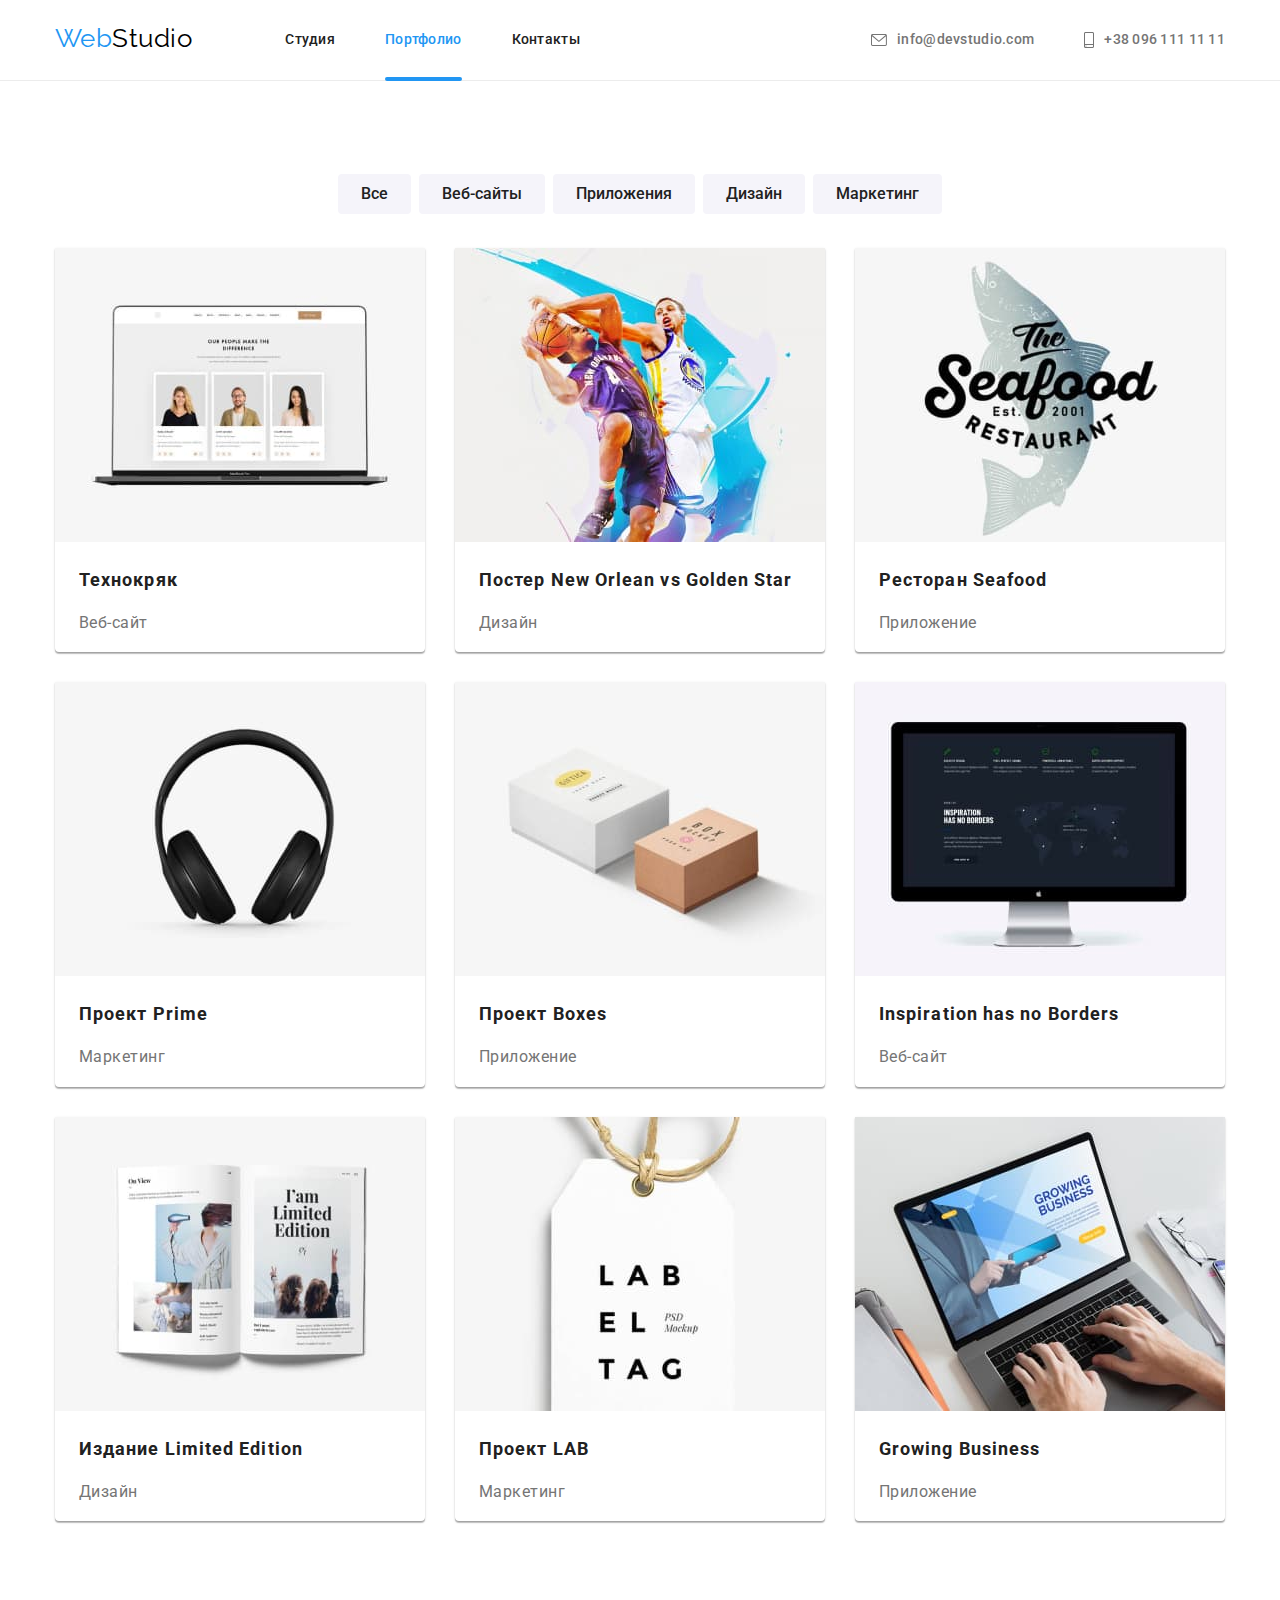
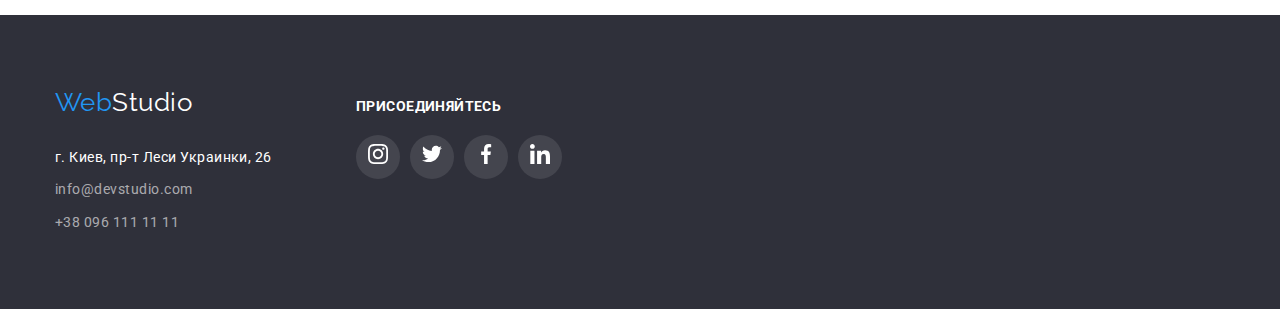
==== potrfolio.html @ 492726e6 "hm-6" ====
<!DOCTYPE html>
<html lang="en">
<head>
    <meta charset="UTF-8">
    <meta name="viewport" content="width=device-width, initial-scale=1.0">
    <title>Document</title>
    <link rel="preconnect" href="https://fonts.gstatic.com">
<link rel="stylesheet" href="https://fonts.googleapis.com/css2?family=Raleway:wght@700&family=Roboto:wght@400;500;700;900&display=swap">
<link rel="stylesheet" href="https://cdnjs.cloudflare.com/ajax/libs/modern-normalize/1.0.0/modern-normalize.min.css">    
<link rel="stylesheet" href="./css/modern-normalize.css">
    <link rel="stylesheet" href="./css/styles.css">
</head>
<body class="page">

    <!--шапка--> 
    <header>
        <!-- container -->
        <div class="container main-nav">
            <nav class="nav">
            <a class="logo" href=""><span class="logo-web">Web</span>Studio</a>
                
                    <ul class="site-nav">
                        <li class="item"> <a href="./index.html" class="link">Студия</a></li>
                        <li class="item"> <a href="./potrfolio.html" class="link carent">Портфолио</a></li>
                        <li class="item"> <a href="" class="link">Контакты</a></li>
                    </ul>
                 </nav>
     
                 <ul class="nav-adress">
                   <li class="item">
                    <a href="mailto:info@devstudio.com" class="link"
                    aria-label="icon-envelope">
                    <svg class="address-icon" width="16"
                    height="12"> 
                      <use href="./images/symbol-defs.svg#icon-envelope"></use>
                    </svg>
                    info@devstudio.com
                    </a></li>
                   <li class="item">
                     <a href="tel:+380961111111" class="link" 
                     aria-label="phone">
                      <svg class="address-icon" width="10"
                      height="16">
                        <use href="./images/symbol-defs.svg#icon-smartphone"></use>
                      </svg> 
                      +38 096 111 11 11</a></li>
               </ul>
                 </div>
  </header>  
     <main>
         
     <ul class="title-btn">
         <li class="btn-btn">
             <button class="btn">Все</button>
         </li>
         <li class="btn-btn">
             <button class="btn">Веб-сайты</button>
         </li>
         <li class="btn-btn">
             <button class="btn">Приложения</button>
         </li>
         <li class="btn-btn">
             <button class="btn">Дизайн</button>
         </li>
         <li class="btn-btn">
             <button class="btn">Маркетинг</button>
         </li>
     </ul>
        
        <!--наши-работы-->
     <section class="box">

        <!-- flex-container -->
     <div class="title-flex">

         <h1 class="visually-hidden">работы</h1>
         <ul class="card-set">
             <li class="grid">
                 <article class="card">
                     <div class="card-thumb">
                 <img src="./images/studio-1.jpg" alt="Технокряк" width="370">
                <div class="card-overlay">
                  <p class="card-text">Технокряк это современная площадка распространения коронавируса. Компании используют эту платформу для цифрового шпионажа и атак на защищённые сервера конкурентов.</p>     
                </div>
                </div>
                 <div class="card-contents">
                 <h2 class="title">Технокряк</h2>
                 <p class="list">Веб-сайт</p>
                    </div>
                </article>
             </li>
             <li class="grid">
                <article class="card">
                    <div class="card-thumb">
                 <img src="./images/studio-2.jpg" alt="Постер" width="370">
                 <div class="card-overlay">
                  <p class="card-text">Технокряк это современная площадка распространения коронавируса. Компании используют эту платформу для цифрового шпионажа и атак на защищённые сервера конкурентов.</p>     
                </div>
                </div>
                <div class="card-contents">
                 <h2 class="title">Постер New Orlean vs Golden Star</h2>
                 <p class="list">Дизайн</p>
                    </div>
                </article>
                </li>
             <li class="grid">
                <article class="card">
                    <div class="card-thumb">
                 <img src="./images/studio-3.jpg" alt="Названіе ресторана" width="370">
                 <div class="card-overlay">
                  <p class="card-text">Технокряк это современная площадка распространения коронавируса. Компании используют эту платформу для цифрового шпионажа и атак на защищённые сервера конкурентов.</p>     
                </div>
                </div>
                <div class="card-contents">
                 <h2 class="title">Ресторан Seafood</h2>
                 <p class="list">Приложение</p>
                    </div>
                </article>
                </li>
             <li class="grid">
                <article class="card">
                    <div class="card-thumb">
                 <img src="./images/studio-4.jpg" alt="Наушники" width="370">
                 <div class="card-overlay">
                  <p class="card-text">Технокряк это современная площадка распространения коронавируса. Компании используют эту платформу для цифрового шпионажа и атак на защищённые сервера конкурентов.</p>     
                </div>
              </div>
                <div class="card-contents">
                 <h2 class="title">Проект Prime</h2>
                 <p class="list">Маркетинг</p>
                    </div>
                </article>
             </li>
             <li class="grid">
                <article class="card">
                    <div class="card-thumb">
                 <img src="./images/studio-5.jpg" alt="Проект Boxes" width="370">
                 <div class="card-overlay">
                  <p class="card-text">Технокряк это современная площадка распространения коронавируса. Компании используют эту платформу для цифрового шпионажа и атак на защищённые сервера конкурентов.</p>     
                </div>
                </div>
                <div class="card-contents">
                 <h2 class="title">Проект Boxes</h2>
                 <p class="list">Приложение</p>
                    </div>
                </article>
             </li>
             <li class="grid">
                <article class="card">
                    <div class="card-thumb">
                 <img src="./images/studio-6.jpg" alt="Inspiration has no Borders" width="370">
                 <div class="card-overlay">
                  <p class="card-text">Технокряк это современная площадка распространения коронавируса. Компании используют эту платформу для цифрового шпионажа и атак на защищённые сервера конкурентов.</p>     
                </div>
              </div>
                <div class="card-contents">
                 <h2 class="title">Inspiration has no Borders</h2>
                 <p class="list">Веб-сайт</p>
                    </div>
                </article>
             </li>
             <li class="grid">
                <article class="card">
                    <div class="card-thumb">
                 <img src="./images/studio-7.jpg" alt="Издание Limited Edition" width="370">
                 <div class="card-overlay">
                  <p class="card-text">Технокряк это современная площадка распространения коронавируса. Компании используют эту платформу для цифрового шпионажа и атак на защищённые сервера конкурентов.</p>     
                </div>
              </div>
                <div class="card-contents">
                 <h2 class="title">Издание Limited Edition</h2>
                 <p class="list">Дизайн</p>
                    </div>
                </article>
             </li>
             <li class="grid">
                <article class="card">
                    <div class="card-thumb">
                 <img src="./images/studio-8.jpg" alt="Проект LAB" width="370">
                 <div class="card-overlay">
                  <p class="card-text">Технокряк это современная площадка распространения коронавируса. Компании используют эту платформу для цифрового шпионажа и атак на защищённые сервера конкурентов.</p>     
                </div>
                </div>
                <div class="card-contents">
                 <h2 class="title">Проект LAB</h2>
                <p class="list">Маркетинг</p>
                    </div>
            </article>
             </li>
             <li class="grid">
                <article class="card">
                    <div class="card-thumb">
                 <img src="./images/studio-9.jpg" alt="Growing Business" width="370">
                 <div class="card-overlay">
                  <p class="card-text">Технокряк это современная площадка распространения коронавируса. Компании используют эту платформу для цифрового шпионажа и атак на защищённые сервера конкурентов.</p>     
                </div>
                </div>
                <div class="card-contents">
                 <h2 class="title">Growing Business</h2>
                 <p class="list">Приложение</p>
                    </div>
                </article>
             </li>
         </ul>
        </div>
        </section>
     
    </main>
<!-- footer -->
<footer class="footer">

    <!-- container -->

    <div class="container foot-div">
    <div>
  <a class="logo" href=""><span class="logo-web">Web</span>Studio</a>
  <address class="adres">

     <ul class="contact">
      <li class="links"><a href="" class="item-s">г. Киев, пр-т Леси Украинки, 26</a></li>
      <li class="links"><a href="mailto:info@devstudio.com" class="item">info@devstudio.com</a></li>
      <li class="links"><a href="tel:+380961111111" class="item">+38 096 111 11 11</a></li>
  </ul>
</address>
    </div>
  <!-- container -->
  <div class="footer-icons">
<section >
<h2 class="footer-title">присоединяйтесь</h2>
<ul class="social-icons">
  <li class="icon-s footer-li">
      <a href="">
        <svg class="leter-f" width="20"  height="20">
          <use  href="./images/symbol-defs.svg#icon-instagram">

          </use>
        </svg>
      </a>
  </li>
  <li class="icon-s footer-li">
      <a href="">
        <svg class="leter-f" width="20"  height="20">
          <use  href="./images/symbol-defs.svg#icon-twitter">

          </use>
        </svg>
      </a>
  </li>
  <li class="icon-s footer-li">
      <a href=""> 
        <svg class="leter-f" width="20"  height="20">
        <use  href="./images/symbol-defs.svg#icon-facebook">

        </use>
      </svg>
    </a>
  </li>
  <li class="icon-s footer-li">
      <a href="">
        <svg class="leter-f" width="20"  height="20">
          <use  href="./images/symbol-defs.svg#icon-linkedin">
          </use>
        </svg>
      </a>
  </li>
</ul>
</section>
</div>
</div>
</footer>
</body>
</html>
---- css/styles.css ----
:root { 
--primary-text-color: #757575; 
--title-text-color: #212121;  
--akcent-color:  #2196F3;
--logo-tekst: #000000;
--hero-100pr: #FFFFFF;
--white-footer-60pr:rgba(255, 255, 255, 0.6);
--white-footer-op30: gba(255, 255, 255, 0.3);

--backgraund: #2F303A; 
--primery-btn-color: #F5F4FA;
--social-icons: #afb1b8;
--card-grid: 30px;
--white-text-color-1: rgba(255, 255, 255, 0.1);
--bg-hero-color: rgba(47, 48, 58, 0.4);
--feature-list-bg-color: rgba(47, 48, 58, 0.8);
--backdrop:  rgba(0, 0, 0, 0.2);
--card-bg-color: rgba(33, 150, 243, 0.9);

--shadow-button: 0px 4px 4px rgba(0, 0, 0, 0.15);
--animation: 250ms cubic-bezier(0.4, 0, 0.2, 1);
}

body { 
color: var(--primary-text-color); 
font-family: Roboto, sans-serif; 
letter-spacing: 0.03em;}


.visually-hidden { 
position: absolute;
width: 1px; 
height: 1px; 
margin: -1px; 
border: 0; 
padding: 0; 
white-space: nowrap; 
clip-path: inset(100%); clip: rect(0 0 0 0); overflow: hidden;}


/* анульовання */

.section.no-padding {
    padding-top: 0;
    padding-bottom: 0;
}
.card-set .list {
    margin-top: 4;
    margin-bottom: 0;
}

img {
    display: block;
    max-width: 100%;
    height: auto;
}
 
.container {
margin-left: auto;
margin-right: auto;
width: 1200px;
padding-right: 15px;
padding-left: 15px;
}
  
    
/* main-nav */
header {
    border-bottom: 1px solid rgba(236, 236, 236, 1);;
}
.main-nav {
    justify-content: space-between;
    align-items: center;
    display: flex;
}
.nav {
    display: flex;
}
/* .nav-adress */
.nav-adress { 
    margin-left: auto;
    display: flex;
    padding-left: 0;
    margin-top: 0;
    margin-bottom: 0;


    font-weight: 500; 
    font-size: 14px; 
    line-height: 1.14; 
    letter-spacing: 0.02em;
    cursor: pointer;

    color: var(--primary-text-color);
}

.site-nav {
    justify-content: space-between;
    align-items: center;
    
    display: flex;
    margin-left: 93px;
    margin-top: 0;
    margin-bottom: 0;
    padding-left: 0;
}
/* logo */

.logo-web {color: var(--akcent-color);}

.nav .logo {
    padding-top: 24px;
    padding-bottom: 25px;
}
.logo {
    color: var(--logo-tekst); 
    font-family: Raleway, sans-serif;
    font-size: 26px; 
    line-height: 1.11; 
}
.site-nav .item +.item {
    margin-left: 50px;
}

.site-nav .link {
    position: relative;
    display: block;
    padding-top: 32px;
    padding-bottom: 32px;
    

    color: var(--title-text-color);
    font-weight: 500; 
    font-size: 14px; 
    line-height: 1.14; 
    letter-spacing: 0.02em;
    transition: color var(--animation);
}

.site-nav .link:hover,
.site-nav .link:focus {
    color: var(--akcent-color);
}

.site-nav .link::after {
    content: '';
    position: absolute;
    bottom: -1px;
    left: 0;
    width: 100%;
    height: 4px;

    background-color: var(--akcent-color);
    border-radius: 2px;
    opacity: 0;
    
    transition: opacity var(--animation);
}


.site-nav .link:hover::after,
.site-nav .link:focus::after {
    opacity: 1;
}

.site-nav .carent {
    color: var(--akcent-color);
}

.site-nav .carent::after {
   opacity: 1;
}

.nav-adress .item + .item {
    margin-left: 50px;
}

/* adres */
   
.nav-adress .link {
position: relative;

    display: flex;
    align-items: center;

    padding-top: 22px;
    padding-bottom: 22px;
    font-weight: 500;
    font-size: 14px;
    line-height: 1.14;
    letter-spacing: 0.02em;
color: var(--primary-text-color);
transition: color var(--animation);
}

/* .nav-adress .link::after {
    content: '';
    position: absolute;
    bottom: 0;
    width: 100%;
    height: 5px;

    background-color: var(--akcent-color);
    border-radius: 4px;

    opacity: 0;

    transition: opacity var(--animation);
}

.nav-adress .link:hover::after,
.nav-adress .link:focus::after {
    opacity: 1;
} */

.address-icon {
    align-items: center;
    fill: currentColor;
    margin-right: 10px;
    transition: color 250ms cubic-bezier(0.4, 0, 0.2, 1);
}
.address-icon:hover,
.address-icon:focus {
fill: var(--akcent-color);
}
/* .contact .link:last-child {
    margin-left: 50px;
} */

/* .contact li:not(:last-child) {
    margin-right: 50px;
} */

.nav-adress .link:hover, 
.nav-adress .link:focus {color: var(--akcent-color);}

/* hero */

.hero {
    max-width: 1600px;
    margin-right:auto;
    margin-left: auto;
    padding-top: 199px;
    padding-bottom: 201px;
    margin-top: 0px;
    margin-bottom: 0px;
    height: 600px;
    text-align: center;
    background-image: linear-gradient(to right,
    var(--bg-hero-color), var(--bg-hero-color)
),
url(../images/hero.jpg);
background-size: cover;
background-position: center;
text-align: center; 
}

.hero .hero-title {
    margin-bottom: 40px;
    margin-right:auto;
    margin-left: auto;
    color: var(--hero-100pr); 
    font-weight: 900; 
    font-size: 44px; 
    line-height: 1.36; 
    width: 696px;
    letter-spacing: 0.06em;
}

/* section */
.section {
    padding-top: 94px;
    padding-bottom: 94px;
}

.feature-list{
    display: flex;
    flex-wrap: wrap;
    
    padding-bottom: 94px;
    margin-top: 0;
    margin-bottom: 0;
    padding-left: 0;
    list-style: none;
}
.feature-list .title {
    margin-top: 30px;
    margin-bottom: 10px;
}
.items::before { 
display: block;
content: '';
width: 270px;
height: 120px;
margin-bottom: 30px;
background-repeat: no-repeat;
background-position: center;
background-color: var(--primery-btn-color);

}

.items:nth-child(1)::before {
    background-image: url("../images/antenna.svg");
}

.items:nth-child(2)::before {
    background-image: url("../images/clock.svg");
}

.items:nth-child(3)::before {
    background-image: url("../images/diagram.svg");
}

.items:nth-child(4)::before {
    background-image: url("../images/astronaut.svg");
}


/* .items .icon-antenna {
    background-image: url(../images/symbol-defs.svg#icon-antenna);
} */
.feature-list .items {
width: 270px;
}

.feature-list .items +.items {
margin-left: 30px;
}

.feature-list .pic {
    position: relative;
    width: 370px;
}

.feature-list .pic + .pic {
    margin-left: 30px;
}
.section-title,
.section .title,
.section .item {color: var(--title-text-color);}

.feature-list .title {
    margin-top: 0;
    margin-bottom: 10px;

    font-size: 14px; 
    line-height: 1.4;}

    .feature-list
    .pic-title {  
        position: absolute;
        width: 370px;
        height: 70px;
        padding: 27px 0;

    bottom: 0;
    margin-top: 0;
    margin-bottom: 0;
    font-weight: 700;
    font-size: 14px; 
    line-height: 1.17;
    text-transform: uppercase;
    text-align: center;

    color: var(--hero-100pr);
    background-color:var(--feature-list-bg-color);    
}
.section-title {
    margin-top: 0;
    margin-bottom: 50px;
    font-size: 36px; 
    line-height: 1.17;
    text-align: center;

}
.section-title.client {
    padding-top: 94px;
}
.section .desc {
    margin-top: 0;
    margin-bottom: 0;

    font-weight: 400; 
    font-size: 14px; 
    line-height: 1.71;
}

.section .item {
    margin-top: 0;
    margin-bottom: 10px;

    font-weight: 500; 
    font-size: 16px; 
    line-height: 1.9;}

.section .link {
    padding-top: 0;
    padding-bottom: 0;
    margin-bottom: 16px;
    margin-top: 0;

    font-size: 16px; 
    line-height: 1.9;
}

.section.our {
    background-color: var(--primery-btn-color);
}

.section-user .user {
    flex-basis: calc(100% / 4 - var(--card-grid));
    margin-left: var(--card-grid);
    box-shadow: 0px 1px 3px rgba(0, 0, 0, 0.12), 0px 1px 1px rgba(0, 0, 0, 0.14), 0px 2px 1px rgba(0, 0, 0, 0.2);
border-radius: 0px 0px 4px 4px;
}
.section-user {
    margin-left: calc(-1 * var(--card-grid));
    display: flex;
    flex-wrap: wrap;
    padding-left: 0;
    margin-top: 0;
    margin-bottom: 0;
    text-align: center;
    
}
.pic-content {
    padding-top: 30px;
    padding-bottom: 30px;
    background-color: var(--white-footer-60pr);
}
/* social-icons */
.social-icons {
    display: flex;
    justify-content: center;
    padding-left: 0;
    color: var(--primary-text-color);
}
.social-icons .icon-s {
    display: flex;
    justify-content: center;
    align-items: center;
    width: 44px;
    height: 44px;
    border-radius: 50%;
    transition: background-color var(--animation);
}
.social-icons .icon-s + .icon-s {
    margin-left: 10px;
}

.leter {
    fill: var(--social-icons);
    transition: color var(--animation));
}
.icon-s:hover .leter{
    fill: var(--hero-100pr);
}

.social-icons .icon-s:hover,
.social-icons .icon-s:focus {
    background-color: var(--akcent-color);
}
.icon-s.footer-li {
    background-color: var(--white-text-color-1);
    fill: var(--hero-100pr);
}
.leter-f {
    fill: var(--hero-100pr);
}
/* .section-user .link {
    margin-bottom: 30px;
} */

/* .section-user .user + .user {
margin-left: 30px;
} */

/* Постоянные клиенты */

.regular {
padding-bottom: 97px;
}

.client-title {
 padding: 0;
  margin: 50px auto 0;
  display: flex;
  justify-content: space-between;
  color: var(--social-icons);
}

.client-item {
    color: var(--social-icons);

}
.client-wraper {
    width: 170px;
  height: 90px;
  border: 1px solid currentColor;
  border-radius: 4px;
  display: flex;
  justify-content: center;
  align-items: center;
  transition: color var(--animation);
}

.icon-c {
    fill: currentColor;
}


.client-wraper:hover,
.client-wraper:focus {
color: var(--akcent-color);
}
/* footer */

.footer {
    display: flex;
    justify-content: center;
    background: var(--backgraund);

}
.footer-ul {
    margin: 20px 0 0;
  }

.footer .logo, 
.footer .item-s {color: var(--hero-100pr);}

.adres .item {
    color: var(--white-footer-60pr);
    transition: color var(--animation);
}

.adres .item:hover,
.adres .item:focus {
    color: var(--hero-100pr);
}
.footer .contact {
    display: block;
    flex-wrap: wrap;
    padding-left: 0;
    margin-top: 20px;
width: 231px;
    font-weight: normal; 
    font-size: 14px; 
    line-height: 1.71;
}
.contact .links {
    display: inline-block;
    flex-wrap: wrap;
    margin-top: 9px;
}
.footer .container {
    padding-top: 60px;
    padding-bottom: 60px;
}
.footer-title {
    font-style: normal;
  font-weight: bold;
  margin-bottom: 20px;
    padding-left: 0;
    font-size: 14px;
    line-height: 1.14;
    letter-spacing: 0.03em;
    color: var(--hero-100pr);
text-transform: uppercase;
}

.footer-icons {
    display: flex;
    justify-content: center;
    align-items: center;
    padding-top: 0;
    padding-bottom: 0;
    width: 206px;
  margin: 12px 93px 40px 70px;
}

.foot-div {
    display: flex;
    align-items: baseline;
}

/* footer e-mail */
 .footer-form {
     display: flex;
 }
.email-footer {
width: 358px;
height: 50px;

margin: 0;
padding-top: 15px;
padding-bottom: 15px;
padding-left: 16px;
border: 1px solid rgba(255, 255, 255, 0.3);
box-sizing: border-box;
filter: drop-shadow(0px 4px 4px rgba(0, 0, 0, 0.15));
border-radius: 4px;
background-color: transparent;
color: var(--hero-100pr)
}

/* button */
.button {
    border-radius: 4px;
    padding: 10px 32px;
    border: 1px solid transparent;

    color: var(--hero-100pr); 
    background-color: var(--akcent-color); 
    
    font-family: inherit; 
    font-weight: 700; 
    font-size: 16px; 
    line-height: 1.87; 
    letter-spacing: 0.06em;
    align-items: center;
}

.button-footer {
    padding: 10px 29px;
    font-family: inherit;
margin-left: 12px;
font-weight: 700;
font-size: 16px;
line-height: 1.87;
letter-spacing: 0.06em;
border-radius: 4px;
align-items: center;
border: 1px solid transparent;

color: var(--hero-100pr);
background-color: var(--akcent-color);

box-shadow: var(--shadow-button)
}

.title-btn {
    justify-content: center;
    padding-top: 93px;
    padding-bottom: 34px;
    display: flex;
padding-left: 0;
margin-top: 0;
margin-bottom: 0;
}

.title-btn .btn-btn + .btn-btn {
    margin-left: 8px;
}
.btn {
    display: inline-block;
    border-radius: 4px;
    padding: 6px 22px;
    border: 1px solid transparent;

    color: var(--title-text-color); 
    background: var(--primery-btn-color); 
    
    font-family: inherit; 
    font-weight: 500; 
    font-size: 16px; 
    line-height: 1.62;
    text-align: center;

    transition: background var(--animation),
    color 250ms var(--animation);
}

.btn:hover,
.btn:focus {
    color: var(--hero-100pr); 
    background: var(--akcent-color);
}

/* portfolio */

/* container */
.title-flex {
    margin-right: auto;
   margin-left: auto;
    padding-right: 15px;
    padding-bottom: 94px;
    padding-left: 15px;
    width: 1200px;

}

.card-contents .title {
    margin-top: 0;
    margin-bottom: 4px;
    width: 322px;

    color: var(--title-text-color);
    font-weight: 700;
    font-size: 18px;
    line-height: 2;
    letter-spacing: 0.06em;
}
.card-set {
    display: flex;
    flex-wrap: wrap;
    padding-left: 0;
    margin-top: calc(-1 * var(--card-grid));
    margin-bottom: 0;
    margin-left: calc(-1 * var(--card-grid));
}
.card-set .grid {
    flex-basis: calc(100% / 3 - var(--card-grid));
    margin-top: var(--card-grid);
    margin-left: var(--card-grid);
    box-shadow: 0px 1px 3px rgba(0, 0, 0, 0.12), 0px 1px 1px rgba(0, 0, 0, 0.14), 0px 2px 1px rgba(0, 0, 0, 0.2);
border-radius: 0px 0px 4px 4px;
}

.card-contents {
    padding: 20px 24px;
}
 
.caption .title {
    margin-top: 20px;

    color: var(--title-text-color); 
    font-size: 18px; line-height: 2;
    letter-spacing: 0.06em;
}

.caption .list {
    margin-top: 0;
    margin-bottom: 20px;

    font-weight: 400; 
    font-size: 16px; 
    line-height: 1.87;
}

/* overlay-portfolio */
.card-thumb {
    position: relative;
    overflow: hidden;
}

.card-overlay {
    position: absolute;
   
    top: 0;
    left: 0;
    width: 100%;
    height: 100%;
    padding: 63px 24px;  
background-color: var(--card-bg-color);

/* opacity: 0;
transition: opacity var(--animation); */

transform: translateY(100%);
transition: transform var(--animation);
}

.card:hover .card-overlay {
    transform: translateX(0);
}
/* .card:hover .card-thumb::before {
    opacity: 1;
} */

.card-text {
    position: absolute;
    width: 322px;
    height: 168px;
    display: flex;
    top: 50%;
    left: 50%;
    transform: translate(-50%, -50%);    

font-weight: 400;
font-size: 18px;
line-height: 1.56;

color: var(--hero-100pr);

opacity: 0;
transition: opacity var(--animation);
}

.card:hover .card-text,
.card:focus .card-text {
    opacity: 1;
}

/* backdrop-hero */
.backdrop-sign {
    position: fixed;
    top: 0;
    left: 0;

    width: 100%;
    height: 100%;

    background-color: var(--backdrop);
    
    opacity: 1;
    transition: opacity var(--animation);
    
}
.backdrop-sign.is-hidden {
    opacity: 0;
    pointer-events: none;
    visibility: visible;
}

.backdrop-sign.is-hidden .modal-sign {
    transform: translate(-50%, -50%) scale(1.3);
}
.modal-sign {
    position: absolute;
    top: 50%;
    left: 50%;
    padding: 40px;
    transform: translate(-50%, -50%) scale(1);

    min-width: 528px;
    min-height: 100vh;

    background-color: var(--hero-100pr);
    box-shadow: 0px 1px 3px rgba(0, 0, 0, 0.12), 0px 1px 1px rgba(0, 0, 0, 0.14), 0px 2px 1px rgba(0, 0, 0, 0.2);
    border-radius: 4px;
  
}
.modal-colose {
    position: absolute;
    top: 8px;
    right: 8px;
    padding: 5px;
    
    display: flex;
    border: 1px solid rgba(0, 0, 0, 0.1);
  border-radius: 50%;
  cursor: pointer;
  background-color: inherit
}






/* .modal-colose {
    position: absolute;
  top: 8px;
  right: 8px;

  display: flex;
  padding: 5px;
  border: 1px solid rgba(0, 0, 0, 0.1);
  border-radius: 50%;
  /* cursor: pointer; */
  background-color: inherit;
} */
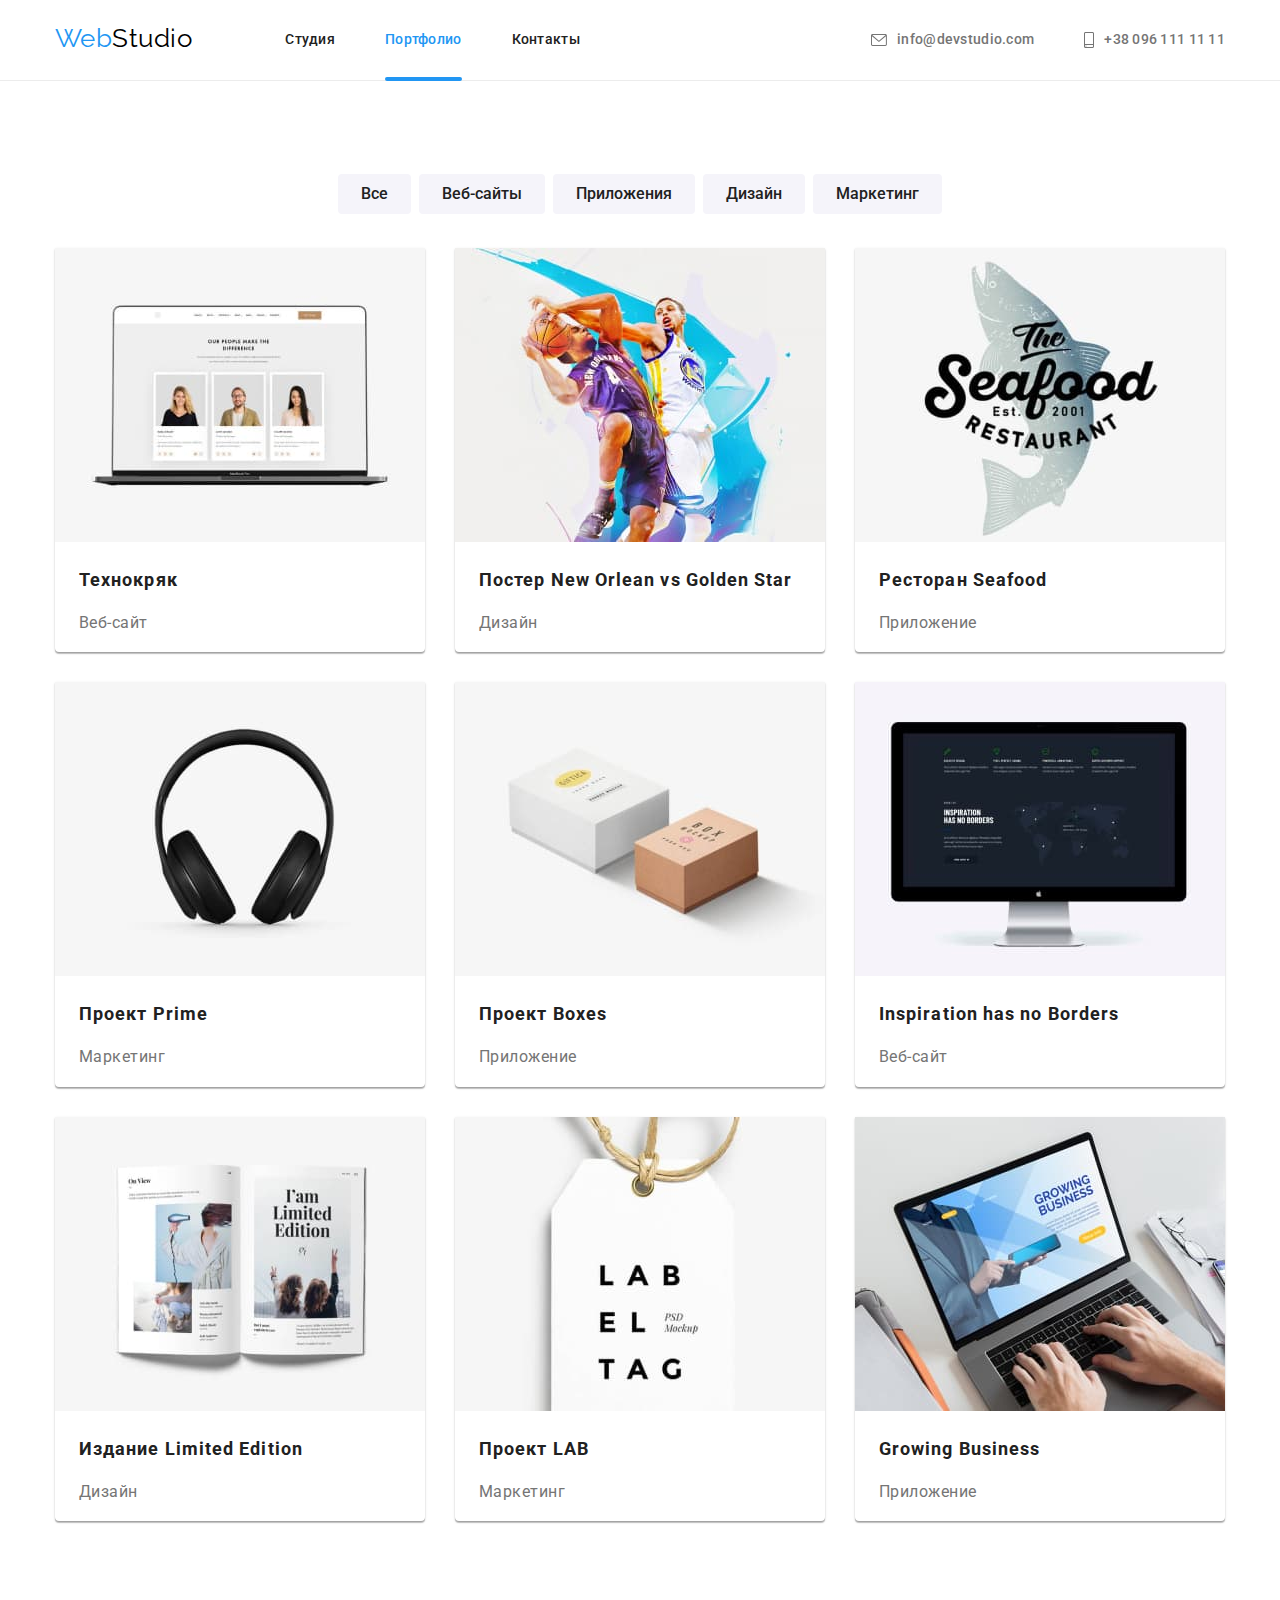
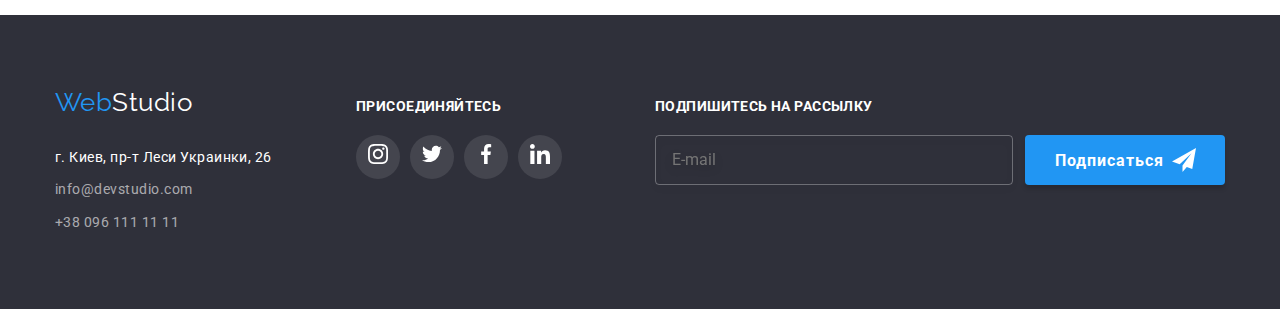
==== commit 3bab275b: "footer-mail" ====
--- a/potrfolio.html
+++ b/potrfolio.html
@@ -266,6 +266,21 @@
 </ul>
 </section>
 </div>
+<section>
+  <h2 class="footer-title">Подпишитесь на рассылку</h2>
+  <div class="footer-form">
+    <form name="sign-form" autocomplete="on" novalidate>
+      <label>
+        <input class="email-footer" type="email" name="email" placeholder="E-mail" />
+       </label>
+     </form>
+     <button class="button-footer" type="submit">Подписаться
+       <svg class="leter-btn" width="24"  height="24">
+         <use  href="./images/symbol-defs.svg#icon-send"></use>
+       </svg>
+     </button>
+   </div>
+   </section>
 </div>
 </footer>
 </body>
--- a/css/styles.css
+++ b/css/styles.css
@@ -602,7 +602,16 @@
 background-color: transparent;
 color: var(--hero-100pr)
 }
-
+ 
+.leter-btn {
+position: absolute;
+top: 50%;
+right: 28px;
+transform: translateY(-50%);
+/* padding-left: 10px; */
+
+fill: var(--hero-100pr);
+}
 /* button */
 .button {
     border-radius: 4px;
@@ -618,10 +627,17 @@
     line-height: 1.87; 
     letter-spacing: 0.06em;
     align-items: center;
+    cursor: pointer;
 }
 
 .button-footer {
-    padding: 10px 29px;
+    width: 200px;
+    height: 50px;
+    position: relative;
+    padding-top: 10px;
+    padding-right: 62px;
+    padding-bottom: 10px;
+    padding-left: 29px;
     font-family: inherit;
 margin-left: 12px;
 font-weight: 700;
@@ -635,7 +651,8 @@
 color: var(--hero-100pr);
 background-color: var(--akcent-color);
 
-box-shadow: var(--shadow-button)
+box-shadow: var(--shadow-button);
+cursor: pointer;
 }
 
 .title-btn {
@@ -845,22 +862,5 @@
 
 
 
-
-
-
-/* .modal-colose {
-    position: absolute;
-  top: 8px;
-  right: 8px;
-
-  display: flex;
-  padding: 5px;
-  border: 1px solid rgba(0, 0, 0, 0.1);
-  border-radius: 50%;
-  /* cursor: pointer; */
-  background-color: inherit;
-} */
-
-
  
 
